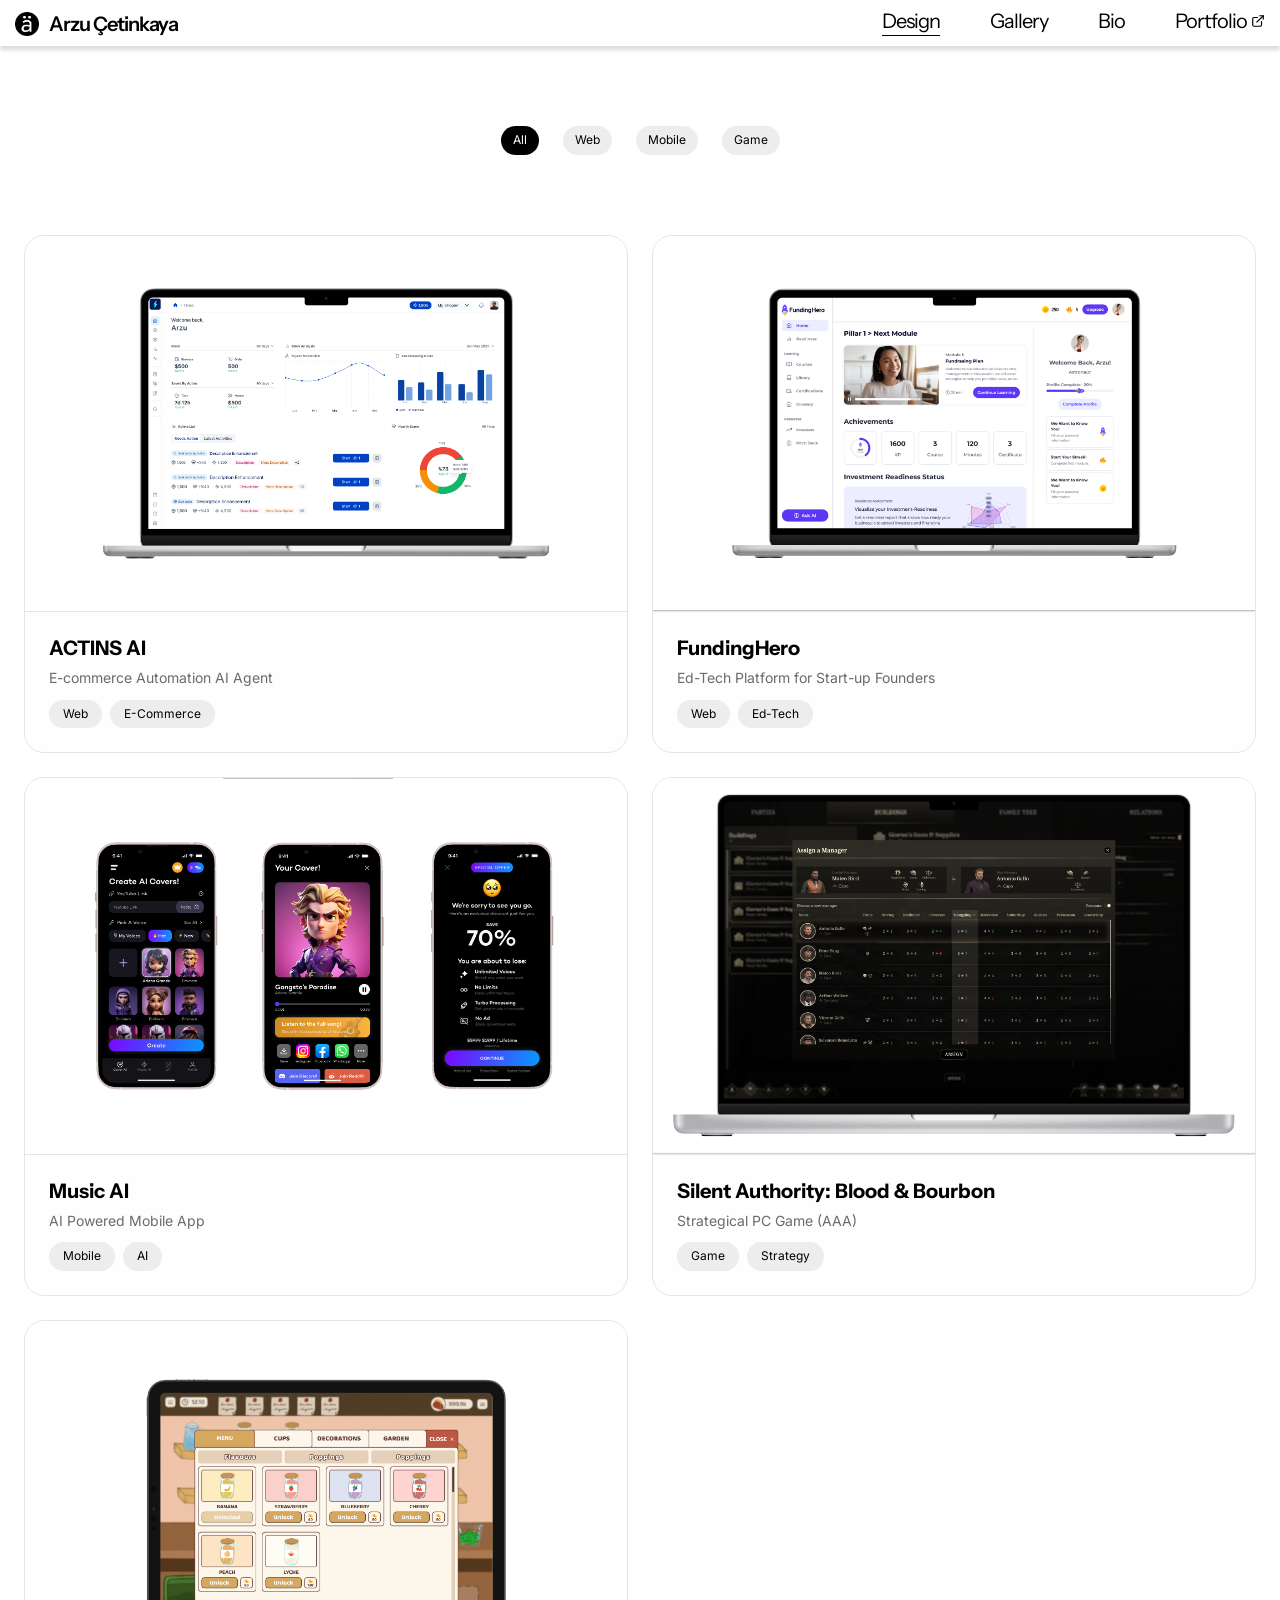
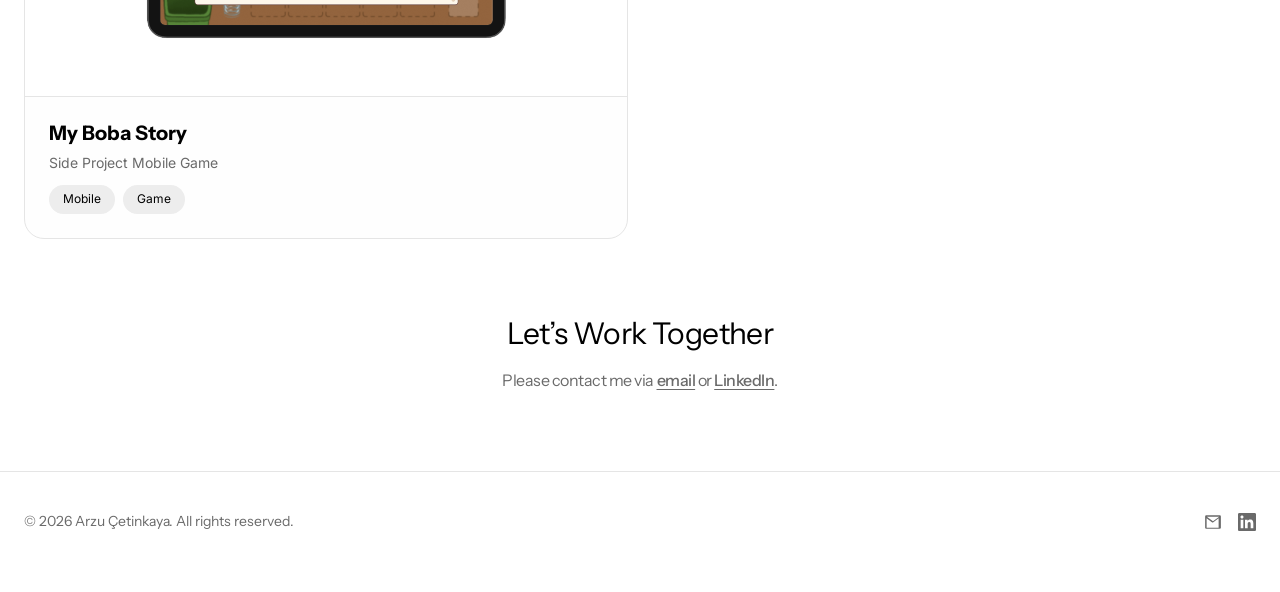
==== index.html @ eb17b32f "Rebuild Portfolio page as a standalone dark one-pager - Recreate portfolio.html as a self-contained " ====
<!DOCTYPE html>
<html lang="en">
<head>
  <meta charset="UTF-8" />
  <meta name="viewport" content="width=device-width, initial-scale=1.0" />
  <title>Arzu Çetinkaya — Design</title>
  <meta name="description" content="Product design portfolio of Arzu Çetinkaya." />
  <link rel="icon" href="assets/logo.png" />
  <link rel="stylesheet" href="styles.css?v=96" />
</head>
<body>
  <header class="site-header" id="site-header">
    <div class="site-header__logo-wrap">
      <button class="logo" type="button" onclick="window.location.href='index.html'">
        <span class="logo__mark"><img src="assets/logo.png" alt="Arzu Çetinkaya logo" /></span>
        <span class="logo__text">Arzu Çetinkaya</span>
      </button>
    </div>

    <button class="nav-toggle" id="nav-toggle" aria-label="Toggle navigation" aria-expanded="false" aria-controls="nav-links">
      <span></span>
      <span></span>
      <span></span>
    </button>

    <div class="site-header__nav-wrap">
      <nav class="nav-links" id="nav-links">
        <div class="nav-link nav-link--active">
          <a href="index.html" aria-current="page">Design</a>
        </div>
        <div class="nav-link">
          <a href="gallery.html">Gallery</a>
        </div>
        <div class="nav-link">
          <a href="about.html">Bio</a>
        </div>
        <div class="nav-link">
          <a href="portfolio.html" target="_blank" rel="noopener">
            Portfolio
            <svg class="nav-link__external" viewBox="0 0 24 24" aria-hidden="true" focusable="false"><path d="M18 13v6a2 2 0 0 1-2 2H5a2 2 0 0 1-2-2V8a2 2 0 0 1 2-2h6"/><path d="M15 3h6v6"/><path d="M10 14L21 3"/></svg>
          </a>
        </div>
      </nav>
    </div>
  </header>

  <div class="page">
    <main class="main">
      <div class="tabs" id="project-tabs">
        <button class="tab is-active" type="button" data-filter="all">All</button>
        <button class="tab" type="button" data-filter="web">Web</button>
        <button class="tab" type="button" data-filter="mobile">Mobile</button>
        <button class="tab" type="button" data-filter="game">Game</button>
      </div>

      <div class="project-covers" id="project-covers">
        <a class="project-card" data-category="web" href="actins-ai.html" aria-label="ACTINS AI project">
          <div class="project-card__preview">
            <img class="project-card__screenshot" src="assets/projects/actins-ai/screen-1.png?v=58c" alt="ACTINS AI dashboard screenshot" />
          </div>
          <div class="project-card__info">
            <p class="project-card__name">ACTINS AI</p>
            <p class="project-card__desc">E-commerce Automation AI Agent</p>
            <div class="project-card__tags">
              <span class="project-card__tag">Web</span>
              <span class="project-card__tag">E-Commerce</span>
            </div>
          </div>
        </a>
        <a class="project-card" data-category="web" href="fundinghero.html" aria-label="FundingHero project">
          <div class="project-card__preview">
            <img class="project-card__screenshot" src="assets/projects/funding-hero/screen-1.png?v=56" alt="FundingHero app screenshot" />
          </div>
          <div class="project-card__info">
            <p class="project-card__name">FundingHero</p>
            <p class="project-card__desc">Ed-Tech Platform for Start-up Founders</p>
            <div class="project-card__tags">
              <span class="project-card__tag">Web</span>
              <span class="project-card__tag">Ed-Tech</span>
            </div>
          </div>
        </a>
        <a class="project-card" data-category="mobile" href="musicai.html" aria-label="Music AI project">
          <div class="project-card__preview">
            <img class="project-card__screenshot" src="assets/projects/music-ai/screen-1.png?v=58b" alt="Music AI app screenshot" />
          </div>
          <div class="project-card__info">
            <p class="project-card__name">Music AI</p>
            <p class="project-card__desc">AI Powered Mobile App</p>
            <div class="project-card__tags">
              <span class="project-card__tag">Mobile</span>
              <span class="project-card__tag">AI</span>
            </div>
          </div>
        </a>
        <a class="project-card" data-category="game" href="silentauthority_bloodandbourbon.html" aria-label="Silent Authority: Blood and Bourbon project">
          <div class="project-card__preview">
            <img class="project-card__screenshot" src="assets/projects/silent-authority/screen-1.png?v=56" alt="Silent Authority: Blood &amp; Bourbon game screenshot" />
          </div>
          <div class="project-card__info">
            <p class="project-card__name">Silent Authority: Blood &amp; Bourbon</p>
            <p class="project-card__desc">Strategical PC Game (AAA)</p>
            <div class="project-card__tags">
              <span class="project-card__tag">Game</span>
              <span class="project-card__tag">Strategy</span>
            </div>
          </div>
        </a>
        <a class="project-card" data-category="game mobile" href="mybobastory.html" aria-label="My Boba Story project">
          <div class="project-card__preview">
            <img class="project-card__screenshot" src="assets/projects/boba-story/screen-1.png?v=56" alt="My Boba Story game screenshot" />
          </div>
          <div class="project-card__info">
            <p class="project-card__name">My Boba Story</p>
            <p class="project-card__desc">Side Project Mobile Game</p>
            <div class="project-card__tags">
              <span class="project-card__tag">Mobile</span>
              <span class="project-card__tag">Game</span>
            </div>
          </div>
        </a>
      </div>

      <section class="work-together">
        <h2>Let&rsquo;s Work Together</h2>
        <p>
          Please contact me via
          <a href="mailto:arzu@cetinkaya.design">email</a>
          or
          <a href="https://www.linkedin.com/in/arzucetinkaya/" target="_blank" rel="noopener">LinkedIn</a>.
        </p>
      </section>
    </main>

    <footer class="site-footer" id="site-footer">
      <p>&copy; <span id="footer-year"></span> Arzu Çetinkaya. All rights reserved.</p>
      <div class="footer-links">
        <a href="mailto:arzu@cetinkaya.design" aria-label="Email">
          <svg viewBox="0 0 24 24" aria-hidden="true" focusable="false"><path d="M1.5 4.5A1.5 1.5 0 0 1 3 3h18a1.5 1.5 0 0 1 1.5 1.5v15a1.5 1.5 0 0 1-1.5 1.5H3A1.5 1.5 0 0 1 1.5 19.5v-15Zm2.3.5 8.2 6.15L20.2 5H3.8ZM19.5 7.14l-7.06 5.3a1.5 1.5 0 0 1-1.88 0L3.5 7.14V19.5h16V7.14Z"/></svg>
        </a>
        <a href="https://www.linkedin.com/in/arzucetinkaya/" target="_blank" rel="noopener" aria-label="LinkedIn">
          <svg viewBox="0 0 24 24" aria-hidden="true" focusable="false"><path d="M20.447 20.452h-3.554v-5.569c0-1.328-.027-3.037-1.852-3.037-1.853 0-2.136 1.445-2.136 2.939v5.667H9.351V9h3.414v1.561h.046c.477-.9 1.637-1.85 3.37-1.85 3.601 0 4.267 2.37 4.267 5.455v6.286zM5.337 7.433c-1.144 0-2.063-.926-2.063-2.065 0-1.138.92-2.063 2.063-2.063 1.14 0 2.064.925 2.064 2.063 0 1.139-.925 2.065-2.064 2.065zm1.782 13.019H3.555V9h3.564v11.452zM22.225 0H1.771C.792 0 0 .774 0 1.729v20.542C0 23.227.792 24 1.771 24h20.451C23.2 24 24 23.227 24 22.271V1.729C24 .774 23.2 0 22.222 0h.003z"/></svg>
        </a>
      </div>
    </footer>
  </div>
  <button id="back-to-top" class="back-to-top" type="button" aria-label="Back to top">
    <svg viewBox="0 0 24 24" aria-hidden="true" focusable="false"><path d="M12 19V5M5 12l7-7 7 7"/></svg>
  </button>


  <script src="script.js?v=96"></script>
</body>
</html>
---- styles.css ----
/* ===== Fonts ===== */
@import url('https://fonts.googleapis.com/css2?family=Instrument+Sans:ital,wght@0,400;0,500;0,600;0,700;1,400&family=Inter:wght@400&display=swap');

/* ===== Design tokens ===== */
:root {
  --color-bg: #ffffff;
  --color-text: #000000;
  --color-text-muted: #6a6a6a;
  --color-border: #e5e5e5;
  --color-tab-bg: #ededed;
  --color-tab-bg-hover: #e0e0e0;
  --color-tab-active-bg: #000000;
  --color-tab-active-bg-hover: #262626;
  --color-tab-active-text: #ffffff;
  --color-card-bg: #fefefe;

  --font-heading: 'Instrument Sans', sans-serif;
  --font-body: 'Instrument Sans', sans-serif;
  --font-ui: 'Inter', sans-serif;

  --nav-height: 46px;
  --content-max-width: 1280px;
  --gutter: 24px;
  --section-gap: 80px;

  --shadow-card: 0 4px 34px 0 rgba(0, 0, 0, 0.14);
  --shadow-card-inset: inset 0 0 24px 0 rgba(0, 0, 0, 0.06);
  --shadow-nav: 0 4px 4px 0 rgba(0, 0, 0, 0.14);

  --cursor-arrow: url("data:image/svg+xml,%3Csvg xmlns='http://www.w3.org/2000/svg' width='30' height='26' viewBox='0 0 781 686' fill='none'%3E%3Cmask id='cm' maskUnits='userSpaceOnUse' x='163' y='37' width='590' height='615'%3E%3Cpath d='M163.117 37L752.55 309.422L419.746 369.587L265.423 651.752L163.117 37Z' fill='%23D9D9D9'/%3E%3C/mask%3E%3Cg mask='url(%23cm)'%3E%3Cpath d='M92.2425 -25.1131L469.303 542.181L948.706 220.836L424.842 -133.532L92.2425 -25.1131Z' fill='url(%23cp0)'/%3E%3Cpath d='M56.0508 -96.9072L583.757 581.447L-49.9622 1127.11L-604.774 484.473L56.0508 -96.9072Z' fill='url(%23cp1)'/%3E%3C/g%3E%3Cdefs%3E%3ClinearGradient id='cp0' x1='519.112' y1='50.4203' x2='322.162' y2='242.411' gradientUnits='userSpaceOnUse'%3E%3Cstop/%3E%3Cstop offset='0.825148' stop-color='%23212121'/%3E%3Cstop offset='0.947757' stop-color='%23272727'/%3E%3C/linearGradient%3E%3ClinearGradient id='cp1' x1='-77.1102' y1='587.388' x2='358.338' y2='238.318' gradientUnits='userSpaceOnUse'%3E%3Cstop stop-color='%231F1F1F'/%3E%3Cstop offset='1'/%3E%3C/linearGradient%3E%3C/defs%3E%3C/svg%3E") 6 1, auto;
}

/* Per-page background override (some project pages use an off-white canvas in Figma) */
body.theme-offwhite {
  --color-bg: #fafafa;
}

/* ===== Reset ===== */
* {
  box-sizing: border-box;
  margin: 0;
  padding: 0;
}

html {
  -webkit-text-size-adjust: 100%;
  overflow-x: clip;
}

body {
  background: var(--color-bg);
  color: var(--color-text);
  font-family: var(--font-body);
  font-variation-settings: 'wdth' 100;
  line-height: 1.4;
  min-height: 100vh;
  cursor: var(--cursor-arrow);
  overflow-x: clip;
}

img {
  display: block;
  max-width: 100%;
}

a {
  color: inherit;
  cursor: var(--cursor-arrow);
}

button {
  font: inherit;
  color: inherit;
  background: none;
  border: none;
  cursor: var(--cursor-arrow);
}

ul {
  list-style: none;
}

/* ===== Layout shell ===== */
.page {
  display: flex;
  flex-direction: column;
  align-items: center;
  width: 100%;
}

.main {
  display: flex;
  flex-direction: column;
  align-items: flex-start;
  gap: var(--section-gap);
  width: 100%;
  max-width: var(--content-max-width);
  padding: var(--section-gap) var(--gutter);
}

/* ===== Site header / nav ===== */
.site-header {
  position: sticky;
  top: 0;
  left: 0;
  right: 0;
  z-index: 100;
  display: flex;
  align-items: center;
  height: var(--nav-height);
  padding: 0 15px;
  background: var(--color-bg);
  box-shadow: var(--shadow-nav);
}

.site-header__logo-wrap {
  display: flex;
  flex: 1 0 0;
  align-items: center;
  height: 100%;
  min-width: 0;
  padding: 12px 20px 10px 0;
}

.logo {
  display: flex;
  align-items: center;
  gap: 10px;
  height: 100%;
}

.logo__mark {
  width: 24px;
  height: 24px;
  flex-shrink: 0;
}

.logo__mark img {
  width: 100%;
  height: 100%;
  object-fit: cover;
}

.logo__text {
  font-family: var(--font-heading);
  font-weight: 600;
  font-size: 20px;
  letter-spacing: -1px;
  line-height: 1;
  color: var(--color-text);
  white-space: nowrap;
}

.site-header__nav-wrap {
  display: flex;
  flex: 1 0 0;
  justify-content: flex-end;
  align-items: flex-start;
  max-width: 615px;
  min-width: 0;
  height: 100%;
}

.nav-links {
  display: flex;
  flex: 1 0 0;
  justify-content: flex-end;
  align-items: flex-end;
  gap: 50px;
  height: 100%;
  min-width: 0;
  padding: 12px 0 10px 20px;
  background: var(--color-bg);
}

.nav-link {
  display: flex;
  align-items: center;
  justify-content: center;
  padding-bottom: 4px;
  border-bottom: 1px solid transparent;
  transition: border-color 0.2s ease;
}

.nav-link:hover {
  border-bottom-color: var(--color-text-muted);
}

.nav-link a {
  display: inline-flex;
  align-items: center;
  gap: 4px;
  font-family: var(--font-heading);
  font-weight: 400;
  font-size: 20px;
  letter-spacing: -1px;
  line-height: 1;
  white-space: nowrap;
  text-decoration: none;
  transition: color 0.2s ease;
}

.nav-link:hover a {
  color: var(--color-text-muted);
}

.nav-link__external {
  width: 14px;
  height: 14px;
  flex-shrink: 0;
  fill: none;
  stroke: currentColor;
  stroke-width: 2;
  stroke-linecap: round;
  stroke-linejoin: round;
}

.nav-link--active,
.nav-link--active:hover {
  border-bottom-color: var(--color-text);
}

.nav-link--active:hover a {
  color: var(--color-text);
}

/* Hamburger toggle (mobile only) */
.nav-toggle {
  display: none;
  flex-direction: column;
  justify-content: center;
  gap: 5px;
  width: 32px;
  height: 32px;
  flex-shrink: 0;
}

.nav-toggle span {
  display: block;
  width: 100%;
  height: 2px;
  background: var(--color-text);
  transition: transform 0.2s ease, opacity 0.2s ease;
}

/* ===== Filter tabs ===== */
.tabs {
  display: flex;
  gap: 24px;
  align-items: center;
  justify-content: center;
  width: 100%;
  flex-wrap: wrap;
}

.tab {
  display: flex;
  align-items: center;
  justify-content: center;
  padding: 6px 12px;
  border-radius: 120px;
  background: var(--color-tab-bg);
  font-family: var(--font-ui);
  font-weight: 400;
  font-size: 12px;
  color: var(--color-text);
  white-space: nowrap;
  cursor: var(--cursor-arrow);
  transition: background-color 0.2s ease;
}

.tab:hover {
  background: var(--color-tab-bg-hover);
}

.tab:focus-visible {
  outline: 2px solid var(--color-text);
  outline-offset: 2px;
}

.tab.is-active {
  background: var(--color-tab-active-bg);
  color: var(--color-tab-active-text);
}

.tab.is-active:hover {
  background: var(--color-tab-active-bg-hover);
}

@media (prefers-reduced-motion: reduce) {
  .tab {
    transition: none;
  }
}

/* ===== Project covers grid ===== */
.project-covers {
  display: flex;
  flex-wrap: wrap;
  gap: 24px;
  width: 100%;
}

.project-card {
  display: flex;
  flex-direction: column;
  flex: 0 1 calc(50% - 12px);
  min-width: 280px;
  border-radius: 20px;
  overflow: hidden;
  border: 1px solid var(--color-border);
  background: var(--color-card-bg);
  text-decoration: none;
  transition: box-shadow 0.25s ease, transform 0.25s ease;
}

.project-card:hover,
.project-card:focus-visible {
  box-shadow: 0 12px 28px 0 rgba(0, 0, 0, 0.12);
  transform: translateY(-3px);
}

.project-card:focus-visible {
  outline: 2px solid var(--color-text);
  outline-offset: 2px;
}

.project-card__preview {
  display: flex;
  align-items: center;
  justify-content: center;
  aspect-ratio: 16 / 10;
  overflow: hidden;
  border-bottom: 1px solid var(--color-border);
  background: #ffffff;
}

.project-card__screenshot {
  width: 100%;
  height: 100%;
  object-fit: cover;
}

.project-card__info {
  display: flex;
  flex-direction: column;
  gap: 8px;
  padding: 24px;
}

.project-card__name {
  font-family: var(--font-heading);
  font-weight: 700;
  font-size: 20px;
  line-height: 1.2;
  color: var(--color-text);
}

.project-card__desc {
  font-family: var(--font-ui);
  font-weight: 400;
  font-size: 14px;
  color: var(--color-text-muted);
}

.project-card__tags {
  display: flex;
  flex-wrap: wrap;
  gap: 8px;
  margin-top: 4px;
}

.project-card__tag {
  display: inline-flex;
  align-items: center;
  padding: 6px 14px;
  border-radius: 120px;
  background: var(--color-tab-bg);
  font-family: var(--font-ui);
  font-weight: 400;
  font-size: 12px;
  color: var(--color-text);
  white-space: nowrap;
}

@media (prefers-reduced-motion: reduce) {
  .project-card {
    transition: none;
  }

  .project-card:hover,
  .project-card:focus-visible {
    transform: none;
  }
}

/* ===== About page ===== */
.main--about {
  max-width: 812px;
  align-items: center;
}

.about-hero {
  display: flex;
  gap: 60px;
  align-items: flex-start;
  justify-content: center;
  width: 100%;
}

.about-photo {
  position: relative;
  flex: 1 0 0;
  min-width: 0;
  aspect-ratio: 1678 / 1888;
  overflow: hidden;
}

.about-photo img {
  position: absolute;
  inset: 0;
  width: 100%;
  height: 100%;
  object-fit: cover;
}

.about-info {
  display: flex;
  flex: 1 0 0;
  flex-direction: column;
  align-items: flex-start;
  gap: 24px;
  min-width: 0;
}

.about-name {
  display: flex;
  flex-direction: column;
  gap: 8px;
  width: 100%;
  font-family: var(--font-heading);
  font-weight: 700;
  color: var(--color-text);
}

.about-name .name {
  font-size: 37px;
  line-height: 1;
}

.about-name .role {
  font-size: 34px;
  line-height: 1.1;
}

.info-block {
  display: flex;
  flex-direction: column;
  gap: 4px;
  width: 100%;
  color: var(--color-text-muted);
}

.info-label {
  font-family: var(--font-heading);
  font-weight: 500;
  font-size: 16px;
  letter-spacing: -0.48px;
  line-height: 1.1;
}

.info-value {
  font-family: var(--font-ui);
  font-weight: 400;
  font-size: 12px;
  line-height: normal;
}

.info-value a {
  text-decoration: underline;
  text-underline-position: from-font;
}

.about-text {
  display: flex;
  flex-direction: column;
  gap: 20px;
  width: 100%;
  max-width: 812px;
}

.about-text h1 {
  font-family: var(--font-heading);
  font-weight: 700;
  font-size: 37px;
  line-height: 1;
  color: var(--color-text);
  text-align: center;
}

.about-text .about-copy p {
  font-family: var(--font-body);
  font-weight: 400;
  font-size: 16px;
  letter-spacing: -0.48px;
  line-height: 1.4;
  color: var(--color-text-muted);
}

.about-text .about-copy p + p {
  margin-top: 21px;
}

.skills-section {
  display: flex;
  flex-direction: column;
  align-items: center;
  gap: 20px;
  width: 100%;
  text-align: center;
}

.skills-section h2 {
  font-family: var(--font-heading);
  font-weight: 700;
  font-size: 37px;
  line-height: 1;
  color: var(--color-text);
}

.skills-list {
  display: flex;
  flex-wrap: wrap;
  justify-content: center;
  gap: 32px 28px;
  max-width: 424px;
}

.skill-item {
  position: relative;
  display: flex;
  align-items: center;
  justify-content: center;
  width: 84px;
}

.skill-icon {
  display: flex;
  align-items: center;
  justify-content: center;
  width: 84px;
  height: 84px;
  transition: transform 0.2s ease;
}

.skill-item:hover .skill-icon,
.skill-item:focus-visible .skill-icon {
  transform: translateY(-3px);
}

.skill-icon img {
  width: 100%;
  height: 100%;
  object-fit: contain;
  filter: drop-shadow(0 6px 10px rgba(0, 0, 0, 0.18));
}

.skill-icon--3d {
  overflow: hidden;
  border-radius: 12px;
}

.skill-icon--3d spline-viewer {
  width: 100%;
  height: 100%;
  display: block;
  pointer-events: none;
}

.skill-item:hover .skill-icon--3d spline-viewer,
.skill-item:focus-visible .skill-icon--3d spline-viewer {
  pointer-events: auto;
}

.skill-tooltip {
  position: absolute;
  bottom: calc(100% + 10px);
  left: 50%;
  transform: translateX(-50%) translateY(4px);
  background: var(--color-text);
  color: var(--color-bg);
  font-family: var(--font-ui);
  font-weight: 500;
  font-size: 12px;
  padding: 5px 10px;
  border-radius: 6px;
  white-space: nowrap;
  opacity: 0;
  pointer-events: none;
  transition: opacity 0.18s ease, transform 0.18s ease;
  z-index: 5;
}

.skill-tooltip::after {
  content: '';
  position: absolute;
  top: 100%;
  left: 50%;
  transform: translateX(-50%);
  border: 5px solid transparent;
  border-top-color: var(--color-text);
}

.skill-item:hover .skill-tooltip,
.skill-item:focus-visible .skill-tooltip {
  opacity: 1;
  transform: translateX(-50%) translateY(0);
}

.photo-stack-section {
  display: flex;
  flex-direction: column;
  align-items: center;
  gap: 12px;
  width: 100%;
  text-align: center;
}

.photo-stack-section h2 {
  font-family: var(--font-heading);
  font-weight: 700;
  font-size: 37px;
  line-height: 1;
  color: var(--color-text);
}

.photo-stack-subtitle {
  font-family: var(--font-body);
  font-weight: 400;
  font-size: 16px;
  letter-spacing: -0.48px;
  line-height: 1.4;
  color: var(--color-text-muted);
  margin-bottom: 16px;
}

.photo-stack {
  position: relative;
  width: 100%;
  max-width: 320px;
  aspect-ratio: 4 / 5;
  touch-action: pan-y;
  outline: none;
}

.photo-stack:focus-visible {
  outline: 2px solid var(--color-text);
  outline-offset: 8px;
  border-radius: 16px;
}

.photo-card {
  position: absolute;
  inset: 0;
  border-radius: 16px;
  overflow: hidden;
  border: 1px solid var(--color-border);
  background: var(--color-card-bg);
  box-shadow: var(--shadow-card);
  user-select: none;
  will-change: transform;
  transition: transform 0.35s cubic-bezier(0.2, 0.8, 0.2, 1), opacity 0.35s ease;
  cursor: grab;
}

.photo-card.is-dragging {
  cursor: grabbing;
  transition: none;
}

.photo-card img {
  width: 100%;
  height: 100%;
  object-fit: cover;
  pointer-events: none;
  -webkit-user-drag: none;
}

.photo-stack-hint {
  font-size: 13px;
  color: var(--color-text-muted);
  margin-top: 4px;
}

@media (prefers-reduced-motion: reduce) {
  .photo-card {
    transition: opacity 0.35s ease;
  }
}

@media (max-width: 640px) {
  .skills-section h2 {
    font-size: 30px;
  }

  .skills-list {
    gap: 24px 16px;
    max-width: 308px;
  }

  .skill-item {
    width: 64px;
  }

  .skill-icon {
    width: 64px;
    height: 64px;
  }

  .photo-stack-section h2 {
    font-size: 30px;
  }

  .photo-stack {
    max-width: 260px;
  }
}

@media (max-width: 640px) {
  .about-hero {
    flex-direction: column;
    align-items: stretch;
  }

  .about-photo {
    flex: 0 1 auto;
    width: 100%;
  }

  .about-info {
    flex: 0 1 auto;
    width: 100%;
  }

  .about-name .name {
    font-size: 30px;
  }

  .about-name .role {
    font-size: 26px;
  }

  .about-text h1 {
    font-size: 30px;
  }
}

/* ===== Gallery page ===== */
.gallery {
  display: flex;
  flex-direction: column;
  gap: 80px;
  width: 100%;
  max-width: 812px;
  align-items: center;
}

.gallery-section {
  display: flex;
  flex-direction: column;
  gap: 48px;
  align-items: flex-start;
  width: 100%;
}

.gallery-intro {
  display: flex;
  flex-direction: column;
  gap: 20px;
  align-items: flex-start;
  width: 100%;
  max-width: 812px;
}

.gallery-intro h2 {
  font-family: var(--font-heading);
  font-weight: 700;
  font-size: 37px;
  line-height: 1;
  color: var(--color-text);
}

.gallery-intro p {
  font-family: var(--font-body);
  font-weight: 400;
  font-size: 16px;
  letter-spacing: -0.48px;
  line-height: 1.4;
  color: var(--color-text-muted);
}

.gallery-row {
  display: flex;
  gap: 48px;
  align-items: flex-start;
  justify-content: center;
  width: 100%;
  max-width: 1280px;
}

.gallery-item {
  display: flex;
  flex: 1 0 0;
  min-width: 0;
  flex-direction: column;
  align-items: flex-start;
  gap: 8px;
}

.gallery-item__image {
  position: relative;
  width: 100%;
  aspect-ratio: 1 / 1;
  overflow: hidden;
}

.gallery-item__image img {
  position: absolute;
  inset: 0;
  width: 100%;
  height: 100%;
  object-fit: cover;
  pointer-events: none;
}

.gallery-item__caption {
  font-family: var(--font-ui);
  font-weight: 400;
  font-size: 10px;
  line-height: normal;
  color: var(--color-text-muted);
  width: 100%;
}

.gallery-item__title {
  font-family: var(--font-heading);
  font-weight: 500;
  font-size: 16px;
  letter-spacing: -0.48px;
  line-height: 1.1;
  color: var(--color-text-muted);
  width: 100%;
}

a.gallery-item__title {
  text-decoration: underline;
  text-underline-position: from-font;
}

@media (max-width: 640px) {
  .gallery-row {
    flex-direction: column;
  }

  .gallery-item {
    flex: 0 1 auto;
    width: 100%;
  }

  .gallery-intro h2 {
    font-size: 30px;
  }
}

/* ===== Project detail page ===== */
.main--project {
  max-width: 806px;
  align-items: center;
  gap: 120px;
  padding: 160px var(--gutter);
}

.project-heading {
  width: 100%;
  font-family: var(--font-heading);
  font-weight: 700;
  font-size: 64px;
  line-height: 1;
  color: var(--color-text);
  text-align: center;
}

.overview {
  display: flex;
  flex-direction: column;
  gap: 60px;
  align-items: flex-start;
  width: 100%;
}

.overview-intro {
  display: flex;
  gap: 24px;
  align-items: flex-start;
  width: 100%;
}

.overview-intro__image {
  position: relative;
  flex: 1 0 0;
  min-width: 0;
  aspect-ratio: 1 / 1;
  overflow: hidden;
}

.overview-intro__image img {
  position: absolute;
  inset: 0;
  width: 100%;
  height: 100%;
  object-fit: cover;
}

.overview-intro__image--zoomed img {
  inset: auto;
  top: -7.11%;
  left: -7.11%;
  width: 114.22%;
  height: 114.22%;
  max-width: none;
}

.overview-intro__text {
  display: flex;
  flex: 1 0 0;
  min-width: 0;
  flex-direction: column;
  gap: 12px;
  align-items: flex-start;
}

.overview-intro__text h1 {
  width: 100%;
  font-family: var(--font-heading);
  font-weight: 700;
  font-size: 37px;
  line-height: 1;
  color: var(--color-text);
}

.overview-intro__text h2 {
  width: 100%;
  font-family: var(--font-heading);
  font-weight: 700;
  font-size: 24px;
  line-height: 1;
  color: var(--color-text);
}

.overview-intro__text p {
  width: 100%;
  font-family: var(--font-body);
  font-weight: 400;
  font-size: 16px;
  letter-spacing: -0.48px;
  line-height: 1.4;
  color: var(--color-text-muted);
}

.detail-row {
  display: flex;
  gap: 24px;
  align-items: flex-start;
  justify-content: center;
  width: 100%;
}

.detail-row--wide-gap {
  gap: 48px;
}

.detail-row--baseline {
  align-items: baseline;
}

.detail-row__label {
  flex: 1 0 0;
  min-width: 0;
  font-family: var(--font-heading);
  font-weight: 400;
  font-size: 30px;
  letter-spacing: -0.6px;
  line-height: 1;
  color: var(--color-text);
  text-align: right;
}

.detail-row__content {
  display: flex;
  flex: 1 0 0;
  min-width: 0;
  flex-direction: column;
  gap: 12px;
  align-items: flex-start;
  font-size: 16px;
  letter-spacing: -0.48px;
  line-height: 1.4;
  color: var(--color-text-muted);
}

.detail-row__content--paragraphs {
  gap: 24px;
}

.pharagraph {
  display: flex;
  flex-direction: column;
  gap: 6px;
  align-items: flex-start;
  width: 100%;
}

.pharagraph__title {
  width: 100%;
  font-family: var(--font-heading);
  font-weight: 600;
  line-height: 1;
}

.pharagraph__body {
  width: 100%;
  font-weight: 400;
  line-height: 1.4;
}

.pharagraph a,
.detail-row__content a {
  font-weight: 500;
  text-decoration: underline;
  text-underline-position: from-font;
}

.showcase-video {
  display: flex;
  flex-direction: column;
  gap: 12px;
  align-items: flex-start;
  width: 100%;
}

.showcase-video__frame {
  width: 100%;
  border: 1px solid var(--color-border);
  background: #000;
  line-height: 0;
}

.showcase-video__frame video {
  width: 100%;
  height: auto;
  display: block;
}

.showcase-video__caption {
  width: 100%;
  font-size: 16px;
  letter-spacing: -0.48px;
  line-height: 1.4;
  color: var(--color-text-muted);
}

.design-approach {
  display: flex;
  flex-direction: column;
  gap: 60px;
  align-items: center;
  width: 100%;
}

.design-approach__image {
  position: relative;
  width: 100%;
  overflow: hidden;
}

.design-approach__image img,
.design-approach__image video {
  width: 100%;
  height: 100%;
  object-fit: cover;
  display: block;
}

.design-approach__image--data-vis {
  aspect-ratio: 1708 / 1312;
}

.design-approach__image--flat {
  aspect-ratio: 2560 / 1664;
  border: 0.5px solid #d3d3d3;
  border-radius: 6px;
}

.design-approach__image--icons {
  aspect-ratio: 3180 / 2684;
}

.design-approach__image--palette {
  aspect-ratio: 1328 / 420;
}

.design-approach__image--colour-scheme {
  aspect-ratio: 2041 / 1270;
}

.design-approach__image--typography {
  aspect-ratio: 4096 / 2057;
}

.design-approach__image--gamification {
  aspect-ratio: 1300 / 728;
}

.design-approach__image--colors {
  aspect-ratio: 3600 / 1688;
}

.design-approach__image--screens {
  aspect-ratio: 2740 / 1932;
}

.design-approach__image--animation {
  aspect-ratio: 1 / 1;
}

.design-approach--tight {
  gap: 40px;
}

.design-approach__image--mindmap {
  aspect-ratio: 4096 / 3224;
}

.design-approach__image--sketch {
  aspect-ratio: 4096 / 2841;
}

.design-approach__image--mechanics {
  aspect-ratio: 4096 / 2950;
}

.design-approach__image--art-1 {
  aspect-ratio: 4096 / 2052;
}

.design-approach__image--art-2 {
  aspect-ratio: 4096 / 1639;
}

.design-approach__image--art-3 {
  aspect-ratio: 4096 / 1780;
}

.design-approach__image--boba-screen {
  aspect-ratio: 2368 / 1668;
}

.design-approach__image--game-screen {
  aspect-ratio: 1920 / 1080;
}

.screens {
  display: flex;
  flex-direction: column;
  gap: 48px;
  align-items: flex-start;
  width: 100%;
}

.screens__item {
  position: relative;
  width: 100%;
  aspect-ratio: 699 / 446;
  border: 0.5px solid #d3d3d3;
  border-radius: 6px;
  overflow: hidden;
}

.screens__item--wide {
  aspect-ratio: 2560 / 1665;
  border-radius: 8px;
}

.screens__item img {
  width: 100%;
  height: 100%;
  object-fit: cover;
  display: block;
}

.screens__item--video {
  aspect-ratio: auto;
  border: none;
}

.screens__item--video video {
  width: 100%;
  height: auto;
  display: block;
  pointer-events: none;
}

@media (min-width: 901px) {
  .screens__item--video {
    width: 100vw;
    margin-left: calc(50% - 50vw);
    margin-right: calc(50% - 50vw);
  }

  .screens__video-inner {
    max-width: min(90vw, 1200px);
    margin: 0 auto;
  }
}

@media (max-width: 640px) {
  .main--project {
    padding: 80px var(--gutter);
    gap: 72px;
  }

  .project-heading {
    font-size: 40px;
  }

  .overview-intro,
  .detail-row {
    flex-direction: column;
    gap: 16px;
  }

  .detail-row__label {
    flex: 0 1 auto;
    width: 100%;
    text-align: left;
  }

  .overview-intro__image,
  .overview-intro__text,
  .detail-row__content {
    flex: 0 1 auto;
    width: 100%;
  }
}

/* ===== Portfolio page: Selected Works ===== */
.main--portfolio {
  padding-left: 0;
  padding-right: 0;
  max-width: none;
}

.portfolio-bio {
  display: flex;
  flex-direction: column;
  align-items: center;
  gap: 80px;
  width: 100%;
  max-width: 812px;
  margin: 0 auto;
  padding: 100px var(--gutter) 0;
}

.selected-work {
  display: flex;
  flex-direction: column;
  gap: 100px;
  width: 100%;
  padding: 100px;
  background: #353535;
}

.selected-work__title {
  font-family: var(--font-ui);
  font-weight: 700;
  font-size: 36px;
  letter-spacing: 1.8px;
  color: #cecece;
}

.selected-work__meta {
  display: flex;
  flex-wrap: wrap;
  gap: 200px;
  width: 100%;
}

.selected-work__col {
  display: flex;
  flex-direction: column;
  gap: 40px;
}

.selected-work__col--flex {
  flex: 1 1 320px;
  flex-direction: column;
  gap: 16px;
}

.selected-work__field {
  display: flex;
  flex-direction: column;
  gap: 16px;
  min-width: 160px;
}

.selected-work__label {
  font-family: var(--font-ui);
  font-weight: 700;
  font-size: 16px;
  letter-spacing: 1px;
  color: #cecece;
}

.selected-work__value {
  font-family: var(--font-ui);
  font-weight: 400;
  font-size: 16px;
  letter-spacing: 1px;
  color: #a3a3a3;
}

.selected-work__summary {
  font-family: var(--font-ui);
  font-weight: 400;
  font-size: 16px;
  letter-spacing: 1px;
  line-height: normal;
  color: #a3a3a3;
}

.selected-work__media {
  display: flex;
  flex-direction: column;
  gap: 100px;
  width: 100%;
  padding: 100px;
}

.selected-work__image {
  width: 100%;
  display: block;
  object-fit: cover;
}

.selected-work__video--phone {
  width: clamp(300px, 45vw, 900px);
  margin: 0 auto;
}

.selected-work__video--laptop {
  width: clamp(600px, 68vw, 1400px);
  max-width: 100%;
  margin: 0 auto;
}

.actins-demo-video {
  pointer-events: none;
}

@media (max-width: 900px) {
  .selected-work,
  .selected-work__media {
    padding: 48px 24px;
  }

  .selected-work__meta {
    flex-direction: column;
    gap: 32px;
  }

  .selected-work__col {
    flex-direction: column;
    gap: 24px;
  }
}

@media (max-width: 640px) {
  .selected-work,
  .selected-work__media {
    padding: 32px 16px;
    gap: 48px;
  }

  .selected-work__title {
    font-size: 28px;
  }
}

/* ===== Let's Work Together ===== */
.work-together {
  display: flex;
  flex-direction: column;
  align-items: center;
  gap: 20px;
  width: 100%;
  text-align: center;
}

.work-together h2 {
  font-family: var(--font-body);
  font-weight: 400;
  font-size: 30px;
  letter-spacing: -0.6px;
  line-height: 1;
  color: var(--color-text);
}

.work-together p {
  font-size: 16px;
  letter-spacing: -0.48px;
  line-height: 1.4;
  color: var(--color-text-muted);
}

.work-together a {
  font-weight: 500;
  text-decoration: underline;
  text-underline-position: from-font;
}

/* ===== Footer ===== */
.site-footer {
  width: 100%;
  max-width: var(--content-max-width);
  padding: 40px var(--gutter) 60px;
  display: flex;
  align-items: center;
  justify-content: space-between;
  gap: 24px;
  flex-wrap: wrap;
  border-top: 1px solid var(--color-border);
}

.site-footer p {
  font-size: 14px;
  color: var(--color-text-muted);
}

.footer-links {
  display: flex;
  align-items: center;
  gap: 16px;
}

.footer-links a {
  display: inline-flex;
  align-items: center;
  justify-content: center;
  color: var(--color-text-muted);
  transition: color 0.2s ease;
}

.footer-links a svg {
  width: 18px;
  height: 18px;
  fill: currentColor;
  display: block;
}

.footer-links a:hover {
  color: var(--color-text);
}

/* ===== Back to top button ===== */
.back-to-top {
  position: fixed;
  right: 24px;
  bottom: 24px;
  width: 44px;
  height: 44px;
  display: flex;
  align-items: center;
  justify-content: center;
  border-radius: 50%;
  background: var(--color-bg);
  color: var(--color-text);
  border: 1.5px solid var(--color-text);
  box-shadow: 0 4px 14px 0 rgba(0, 0, 0, 0.15);
  opacity: 0;
  transform: translateY(8px);
  pointer-events: none;
  transition: opacity 0.25s ease, transform 0.25s ease, background-color 0.2s ease, color 0.2s ease;
  z-index: 60;
}

.back-to-top.is-visible {
  opacity: 1;
  transform: translateY(0);
  pointer-events: auto;
}

.back-to-top.is-docked {
  position: absolute;
  bottom: auto;
}

.back-to-top:hover {
  background: var(--color-text);
  color: var(--color-bg);
}

.back-to-top:focus-visible {
  outline: 2px solid var(--color-text);
  outline-offset: 3px;
}

.back-to-top svg {
  width: 20px;
  height: 20px;
  fill: none;
  stroke: currentColor;
  stroke-width: 2;
  stroke-linecap: round;
  stroke-linejoin: round;
}

@media (prefers-reduced-motion: reduce) {
  .back-to-top {
    transition: opacity 0.25s ease;
  }
}

@media (max-width: 640px) {
  .back-to-top {
    right: 16px;
    bottom: 16px;
    width: 40px;
    height: 40px;
  }
}

/* ===== Responsive ===== */
@media (max-width: 900px) {
  .project-card {
    flex-basis: 100%;
    width: 100%;
  }
}

@media (max-width: 640px) {
  :root {
    --section-gap: 48px;
  }

  .site-header {
    padding: 0 16px;
  }

  .site-header__nav-wrap {
    position: fixed;
    top: var(--nav-height);
    left: 0;
    right: 0;
    max-width: none;
    height: auto;
    background: var(--color-bg);
    box-shadow: var(--shadow-nav);
    transform: translateY(-8px);
    opacity: 0;
    pointer-events: none;
    transition: opacity 0.2s ease, transform 0.2s ease;
  }

  .site-header.is-open .site-header__nav-wrap {
    transform: translateY(0);
    opacity: 1;
    pointer-events: auto;
  }

  .nav-links {
    flex-direction: column;
    align-items: flex-start;
    gap: 16px;
    padding: 20px 16px;
  }

  .nav-link a {
    font-size: 18px;
  }

  .nav-toggle {
    display: flex;
  }

  .site-header.is-open .nav-toggle span:nth-child(1) {
    transform: translateY(7px) rotate(45deg);
  }

  .site-header.is-open .nav-toggle span:nth-child(2) {
    opacity: 0;
  }

  .site-header.is-open .nav-toggle span:nth-child(3) {
    transform: translateY(-7px) rotate(-45deg);
  }

  .tabs {
    justify-content: flex-start;
  }

  .work-together h2 {
    font-size: 24px;
  }

  .site-footer {
    flex-direction: column;
    align-items: flex-start;
  }
}
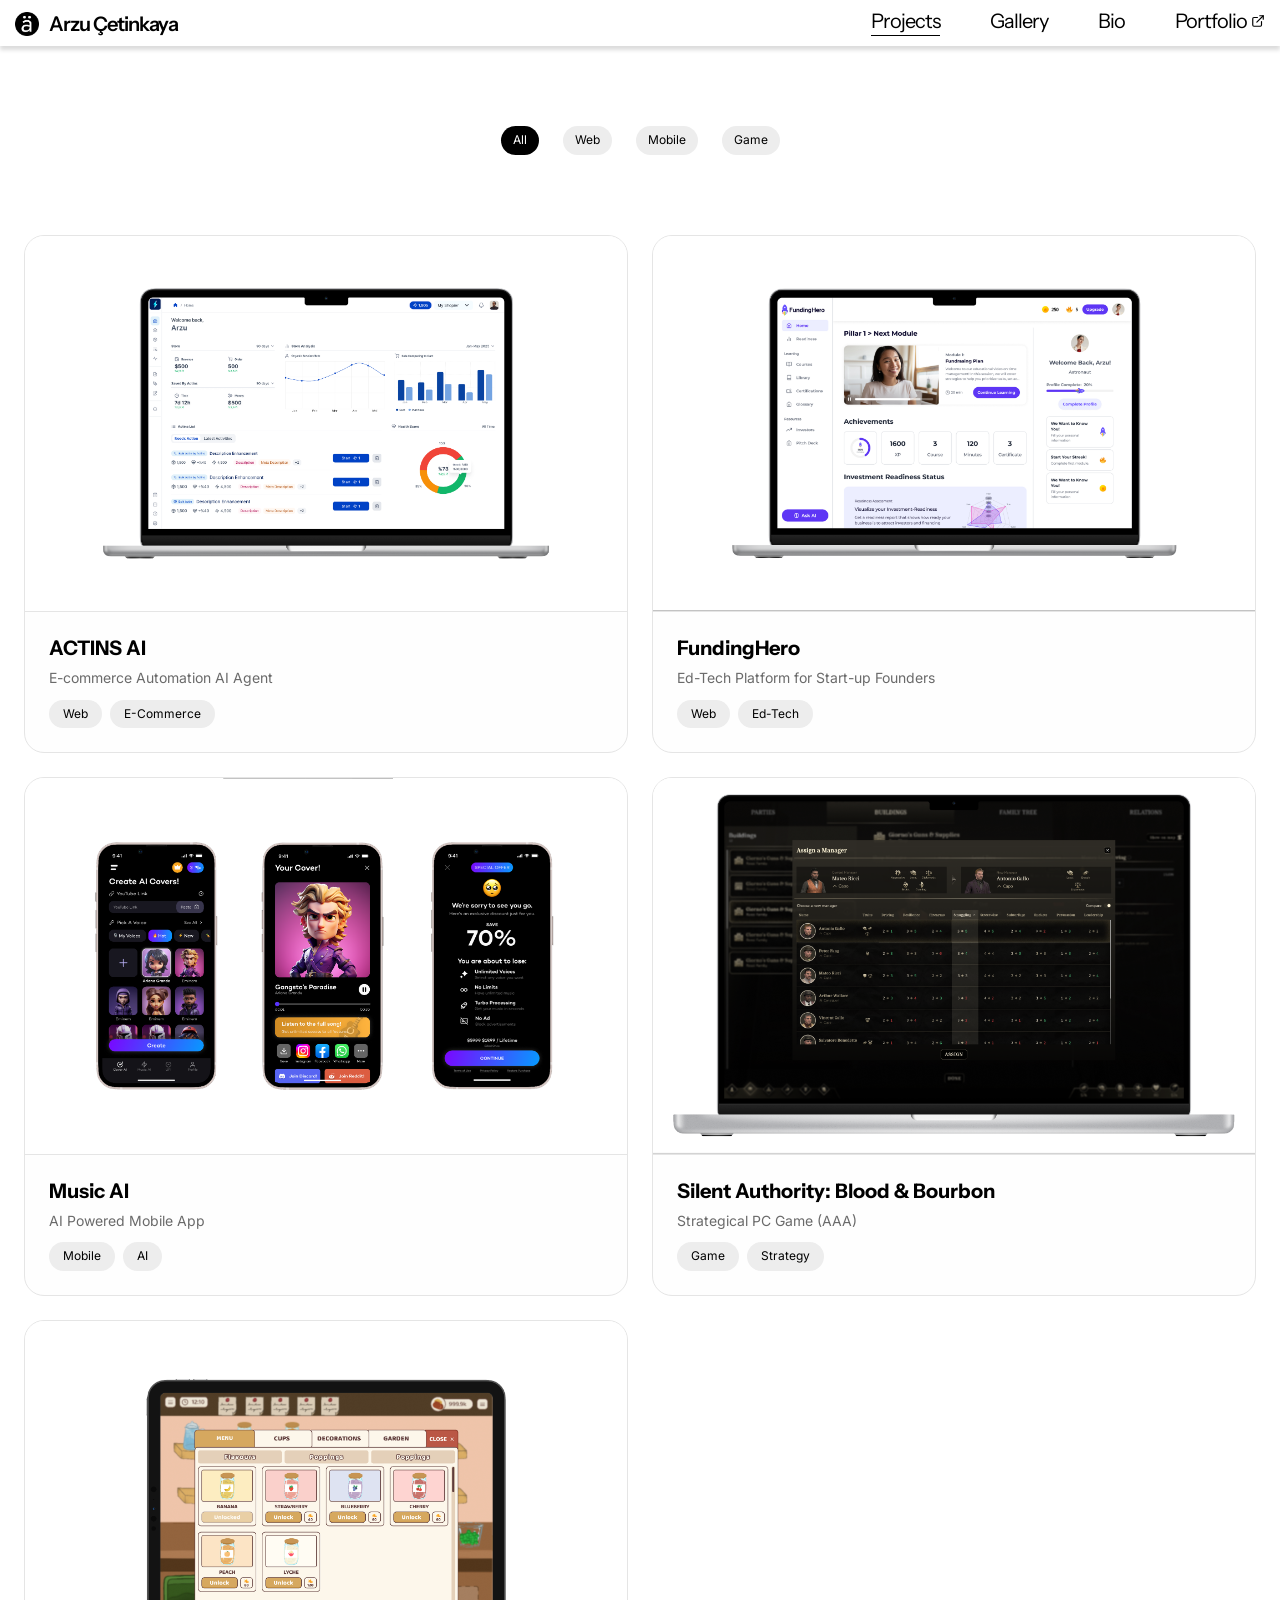
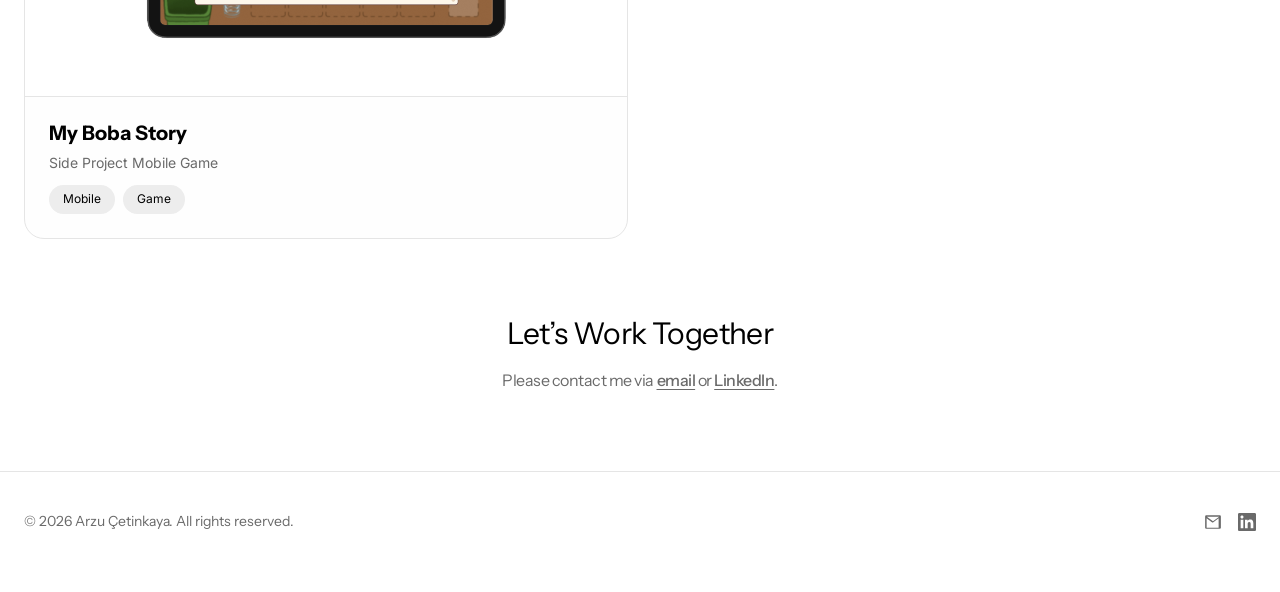
==== commit bb5866a3: "Rename 'Design' nav link to 'Projects' Co-Authored-By: Claude Sonnet 5 <noreply@anthropic.com>" ====
--- a/index.html
+++ b/index.html
@@ -6,7 +6,7 @@
   <title>Arzu Çetinkaya — Design</title>
   <meta name="description" content="Product design portfolio of Arzu Çetinkaya." />
   <link rel="icon" href="assets/logo.png" />
-  <link rel="stylesheet" href="styles.css?v=96" />
+  <link rel="stylesheet" href="styles.css?v=100" />
 </head>
 <body>
   <header class="site-header" id="site-header">
@@ -26,7 +26,7 @@
     <div class="site-header__nav-wrap">
       <nav class="nav-links" id="nav-links">
         <div class="nav-link nav-link--active">
-          <a href="index.html" aria-current="page">Design</a>
+          <a href="index.html" aria-current="page">Projects</a>
         </div>
         <div class="nav-link">
           <a href="gallery.html">Gallery</a>
@@ -149,6 +149,6 @@
   </button>
 
 
-  <script src="script.js?v=96"></script>
+  <script src="script.js?v=100"></script>
 </body>
 </html>
--- a/styles.css
+++ b/styles.css
@@ -1364,7 +1364,7 @@
   margin: 0 auto;
 }
 
-.actins-demo-video {
+.no-interact-video {
   pointer-events: none;
 }
 
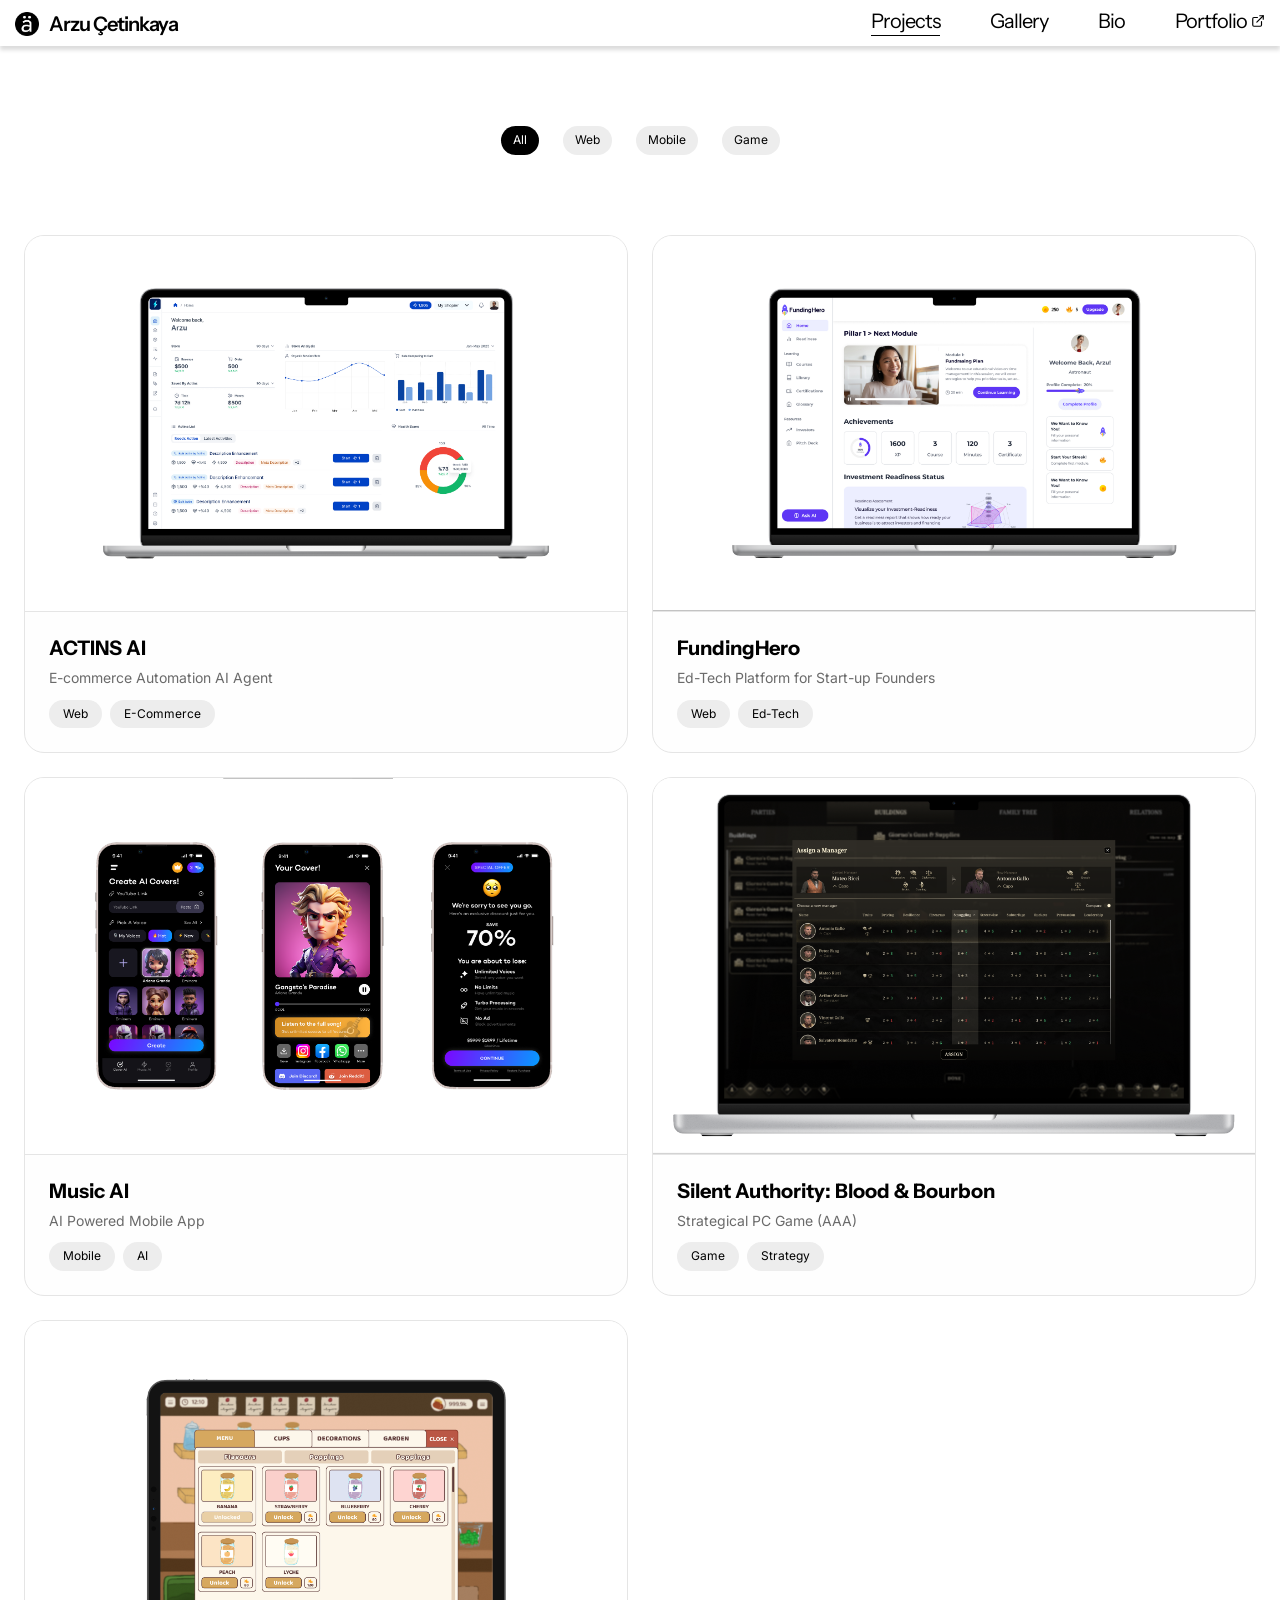
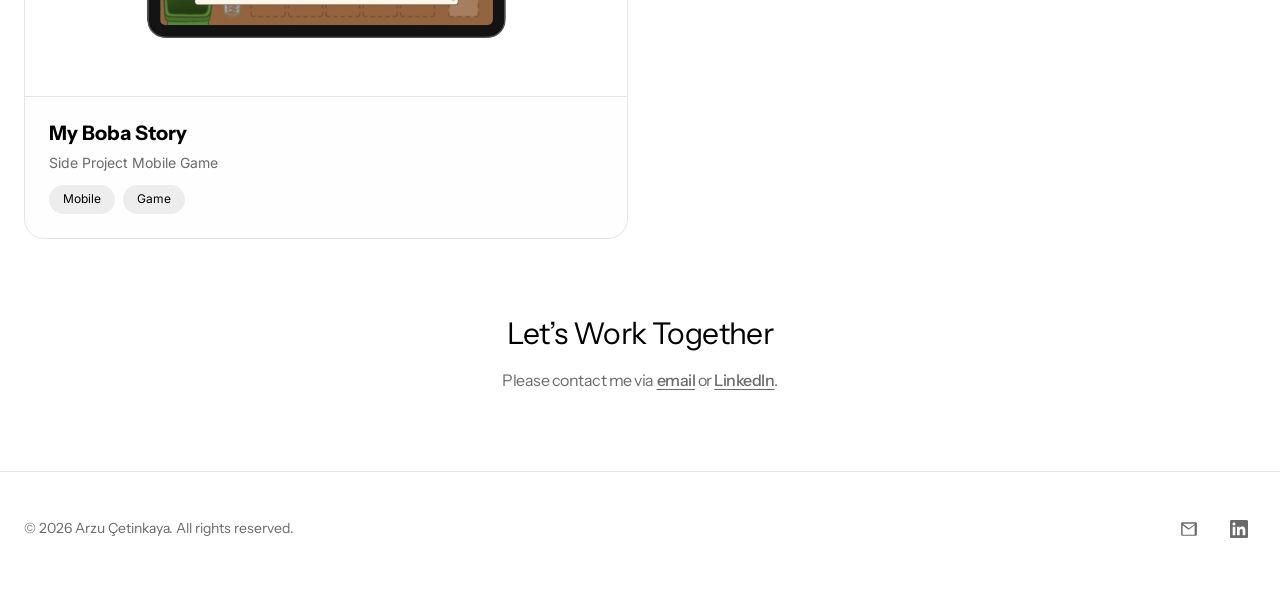
==== commit d2ee294d: "Rework portfolio bottom section, rename CV, and add terracotta hover states - Replace portfolio.html" ====
--- a/index.html
+++ b/index.html
@@ -6,7 +6,7 @@
   <title>Arzu Çetinkaya — Design</title>
   <meta name="description" content="Product design portfolio of Arzu Çetinkaya." />
   <link rel="icon" href="assets/logo.png" />
-  <link rel="stylesheet" href="styles.css?v=100" />
+  <link rel="stylesheet" href="styles.css?v=111" />
 </head>
 <body>
   <header class="site-header" id="site-header">
@@ -149,6 +149,6 @@
   </button>
 
 
-  <script src="script.js?v=100"></script>
+  <script src="script.js?v=103"></script>
 </body>
 </html>
--- a/styles.css
+++ b/styles.css
@@ -7,6 +7,8 @@
   --color-text: #000000;
   --color-text-muted: #6a6a6a;
   --color-border: #e5e5e5;
+  --color-accent: #e2532b;
+  --color-accent-strong: #c8431f;
   --color-tab-bg: #ededed;
   --color-tab-bg-hover: #e0e0e0;
   --color-tab-active-bg: #000000;
@@ -149,6 +151,11 @@
   line-height: 1;
   color: var(--color-text);
   white-space: nowrap;
+  transition: color 0.2s ease;
+}
+
+.logo:hover .logo__text {
+  color: var(--color-accent);
 }
 
 .site-header__nav-wrap {
@@ -183,7 +190,7 @@
 }
 
 .nav-link:hover {
-  border-bottom-color: var(--color-text-muted);
+  border-bottom-color: var(--color-accent);
 }
 
 .nav-link a {
@@ -201,7 +208,7 @@
 }
 
 .nav-link:hover a {
-  color: var(--color-text-muted);
+  color: var(--color-accent);
 }
 
 .nav-link__external {
@@ -448,9 +455,18 @@
   line-height: 1;
 }
 
+.about-name .location {
+  font-family: var(--font-ui);
+  font-weight: 400;
+  font-size: 14px;
+  letter-spacing: -0.3px;
+  color: var(--color-text-muted);
+}
+
 .about-name .role {
-  font-size: 34px;
-  line-height: 1.1;
+  font-size: 20px;
+  font-weight: 500;
+  line-height: 1.3;
 }
 
 .info-block {
@@ -479,6 +495,11 @@
 .info-value a {
   text-decoration: underline;
   text-underline-position: from-font;
+  transition: color 0.2s ease;
+}
+
+.info-value a:hover {
+  color: var(--color-accent);
 }
 
 .about-text {
@@ -747,7 +768,7 @@
   }
 
   .about-name .role {
-    font-size: 26px;
+    font-size: 18px;
   }
 
   .about-text h1 {
@@ -1427,6 +1448,11 @@
   font-weight: 500;
   text-decoration: underline;
   text-underline-position: from-font;
+  transition: color 0.2s ease;
+}
+
+.work-together a:hover {
+  color: var(--color-accent);
 }
 
 /* ===== Footer ===== */
@@ -1457,8 +1483,11 @@
   display: inline-flex;
   align-items: center;
   justify-content: center;
+  width: 34px;
+  height: 34px;
+  border-radius: 50%;
   color: var(--color-text-muted);
-  transition: color 0.2s ease;
+  transition: color 0.2s ease, background-color 0.2s ease;
 }
 
 .footer-links a svg {
@@ -1469,7 +1498,8 @@
 }
 
 .footer-links a:hover {
-  color: var(--color-text);
+  color: var(--color-bg);
+  background: var(--color-accent);
 }
 
 /* ===== Back to top button ===== */
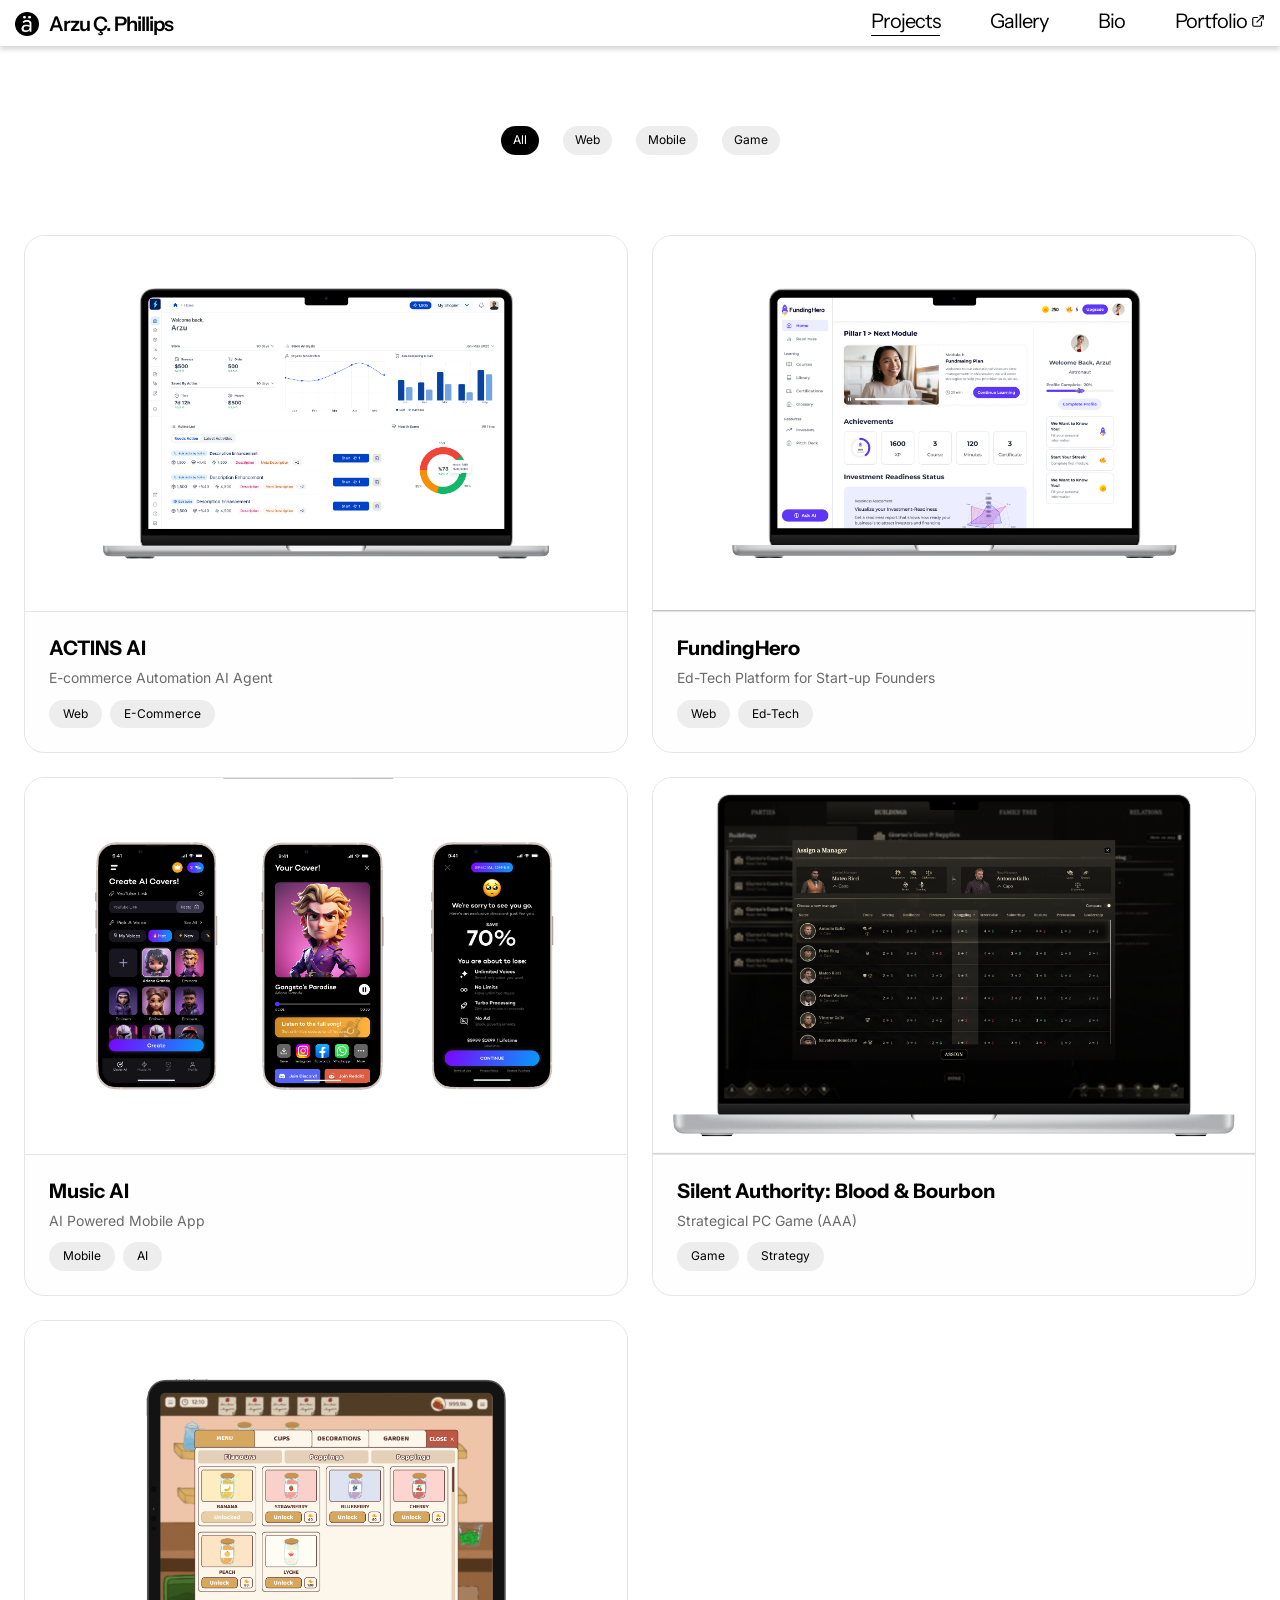
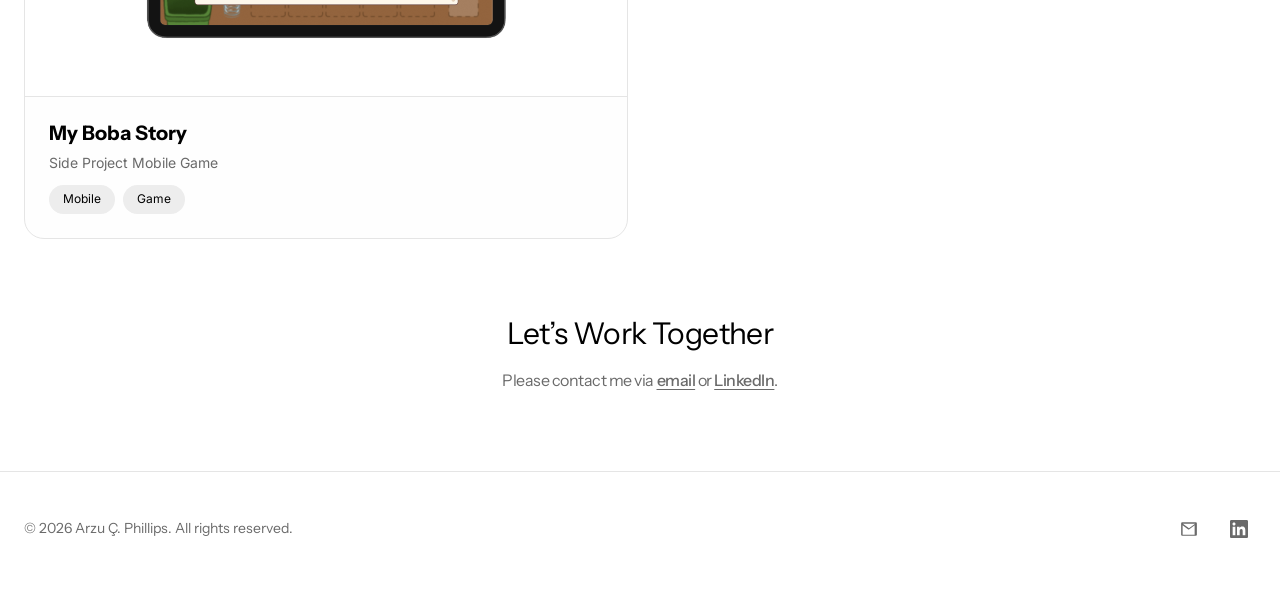
==== commit abc033d3: "Update display name to Arzu Ç. Phillips and update LinkedIn link - Replace "Arzu Çetinkaya" with "Ar" ====
--- a/index.html
+++ b/index.html
@@ -3,17 +3,34 @@
 <head>
   <meta charset="UTF-8" />
   <meta name="viewport" content="width=device-width, initial-scale=1.0" />
-  <title>Arzu Çetinkaya — Design</title>
-  <meta name="description" content="Product design portfolio of Arzu Çetinkaya." />
+  <title>Arzu Ç. Phillips — Design</title>
+  <meta name="description" content="Product design portfolio of Arzu Ç. Phillips." />
   <link rel="icon" href="assets/logo.png" />
+
+  <meta property="og:type" content="website" />
+  <meta property="og:url" content="https://cetinkaya.design/" />
+  <meta property="og:title" content="Arzu Ç. Phillips — Product Designer" />
+  <meta property="og:description" content="Product design portfolio of Arzu Ç. Phillips — Product Designer &amp; Game UX/UI Designer." />
+  <meta property="og:image" content="https://cetinkaya.design/assets/og-image.png" />
+  <meta property="og:image:width" content="1200" />
+  <meta property="og:image:height" content="630" />
+  <meta property="og:image" content="https://cetinkaya.design/assets/og-image-square.png" />
+  <meta property="og:image:width" content="1200" />
+  <meta property="og:image:height" content="1200" />
+
+  <meta name="twitter:card" content="summary_large_image" />
+  <meta name="twitter:title" content="Arzu Ç. Phillips — Product Designer" />
+  <meta name="twitter:description" content="Product design portfolio of Arzu Ç. Phillips — Product Designer &amp; Game UX/UI Designer." />
+  <meta name="twitter:image" content="https://cetinkaya.design/assets/og-image.png" />
+
   <link rel="stylesheet" href="styles.css?v=111" />
 </head>
 <body>
   <header class="site-header" id="site-header">
     <div class="site-header__logo-wrap">
       <button class="logo" type="button" onclick="window.location.href='index.html'">
-        <span class="logo__mark"><img src="assets/logo.png" alt="Arzu Çetinkaya logo" /></span>
-        <span class="logo__text">Arzu Çetinkaya</span>
+        <span class="logo__mark"><img src="assets/logo.png" alt="Arzu Ç. Phillips logo" /></span>
+        <span class="logo__text">Arzu Ç. Phillips</span>
       </button>
     </div>
 
@@ -127,18 +144,18 @@
           Please contact me via
           <a href="mailto:arzu@cetinkaya.design">email</a>
           or
-          <a href="https://www.linkedin.com/in/arzucetinkaya/" target="_blank" rel="noopener">LinkedIn</a>.
+          <a href="https://www.linkedin.com/in/arzucphillips/?isSelfProfile=true" target="_blank" rel="noopener">LinkedIn</a>.
         </p>
       </section>
     </main>
 
     <footer class="site-footer" id="site-footer">
-      <p>&copy; <span id="footer-year"></span> Arzu Çetinkaya. All rights reserved.</p>
+      <p>&copy; <span id="footer-year"></span> Arzu Ç. Phillips. All rights reserved.</p>
       <div class="footer-links">
         <a href="mailto:arzu@cetinkaya.design" aria-label="Email">
           <svg viewBox="0 0 24 24" aria-hidden="true" focusable="false"><path d="M1.5 4.5A1.5 1.5 0 0 1 3 3h18a1.5 1.5 0 0 1 1.5 1.5v15a1.5 1.5 0 0 1-1.5 1.5H3A1.5 1.5 0 0 1 1.5 19.5v-15Zm2.3.5 8.2 6.15L20.2 5H3.8ZM19.5 7.14l-7.06 5.3a1.5 1.5 0 0 1-1.88 0L3.5 7.14V19.5h16V7.14Z"/></svg>
         </a>
-        <a href="https://www.linkedin.com/in/arzucetinkaya/" target="_blank" rel="noopener" aria-label="LinkedIn">
+        <a href="https://www.linkedin.com/in/arzucphillips/?isSelfProfile=true" target="_blank" rel="noopener" aria-label="LinkedIn">
           <svg viewBox="0 0 24 24" aria-hidden="true" focusable="false"><path d="M20.447 20.452h-3.554v-5.569c0-1.328-.027-3.037-1.852-3.037-1.853 0-2.136 1.445-2.136 2.939v5.667H9.351V9h3.414v1.561h.046c.477-.9 1.637-1.85 3.37-1.85 3.601 0 4.267 2.37 4.267 5.455v6.286zM5.337 7.433c-1.144 0-2.063-.926-2.063-2.065 0-1.138.92-2.063 2.063-2.063 1.14 0 2.064.925 2.064 2.063 0 1.139-.925 2.065-2.064 2.065zm1.782 13.019H3.555V9h3.564v11.452zM22.225 0H1.771C.792 0 0 .774 0 1.729v20.542C0 23.227.792 24 1.771 24h20.451C23.2 24 24 23.227 24 22.271V1.729C24 .774 23.2 0 22.222 0h.003z"/></svg>
         </a>
       </div>
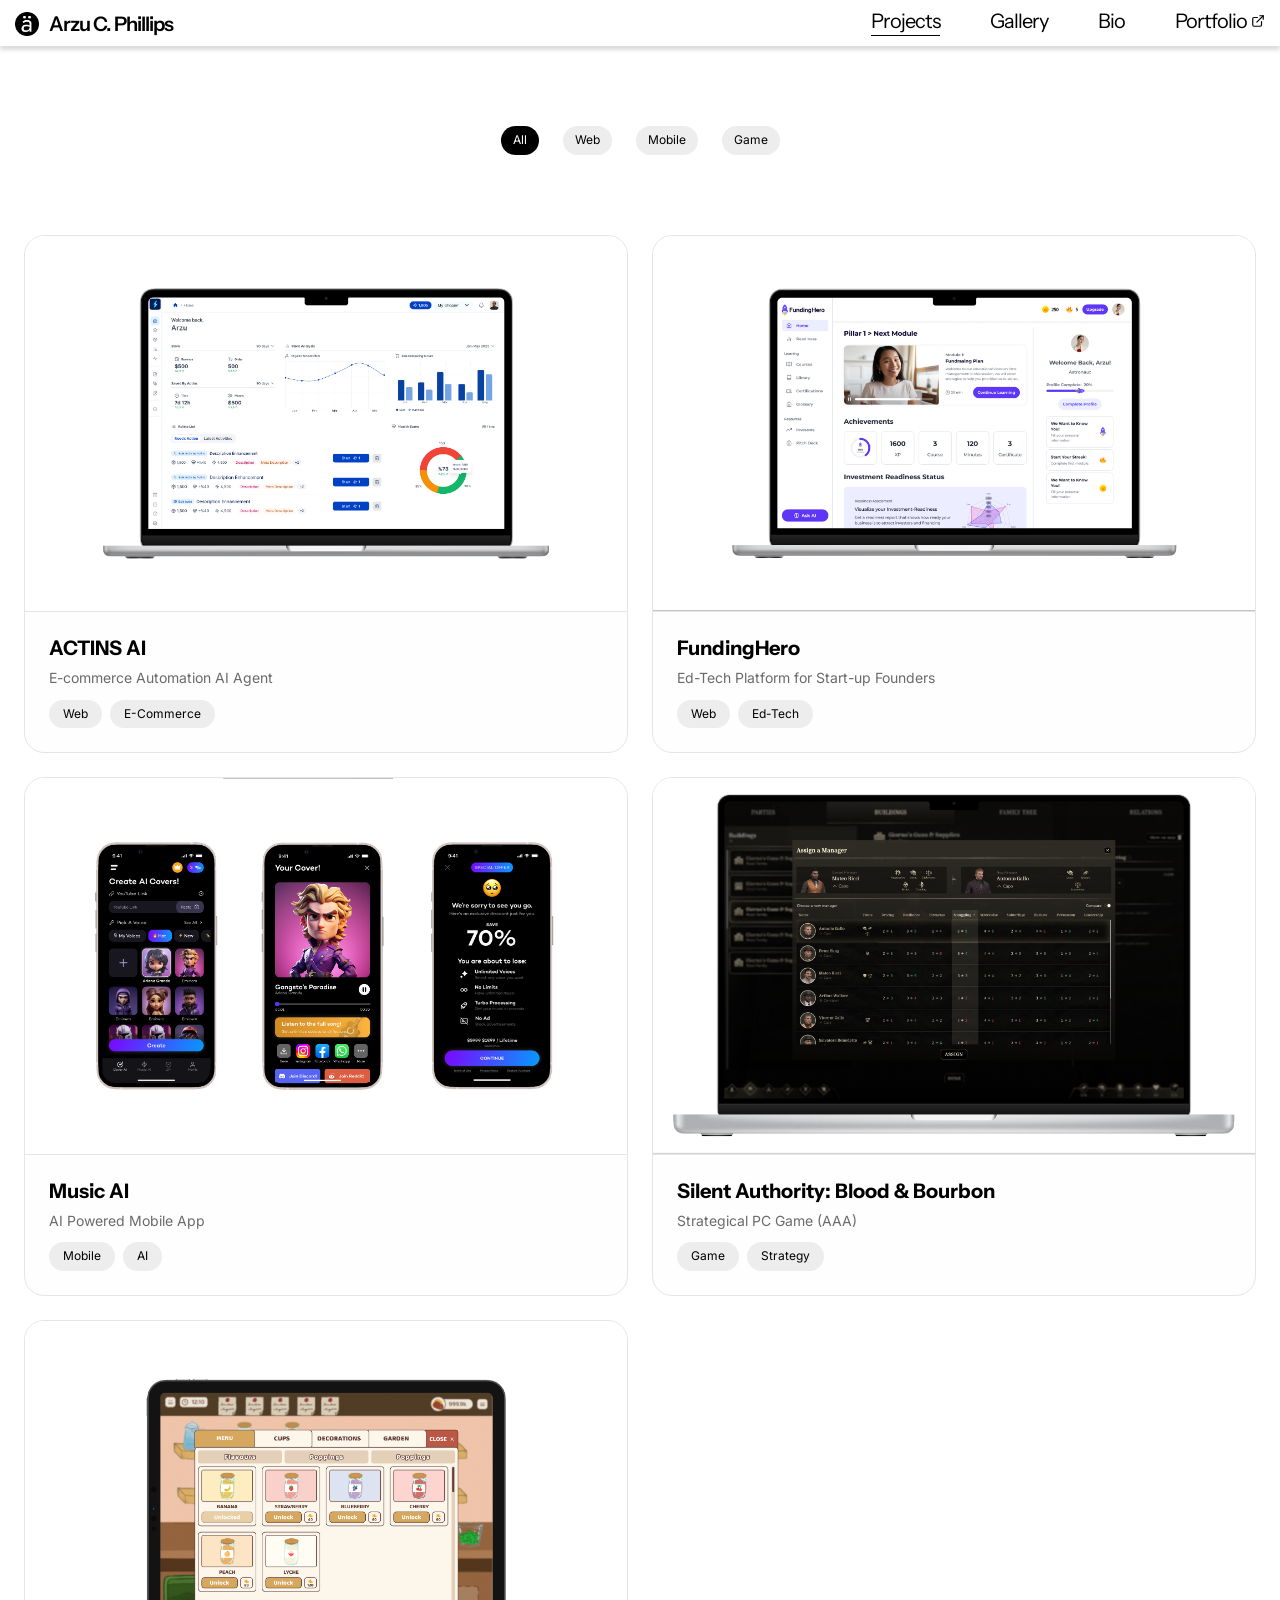
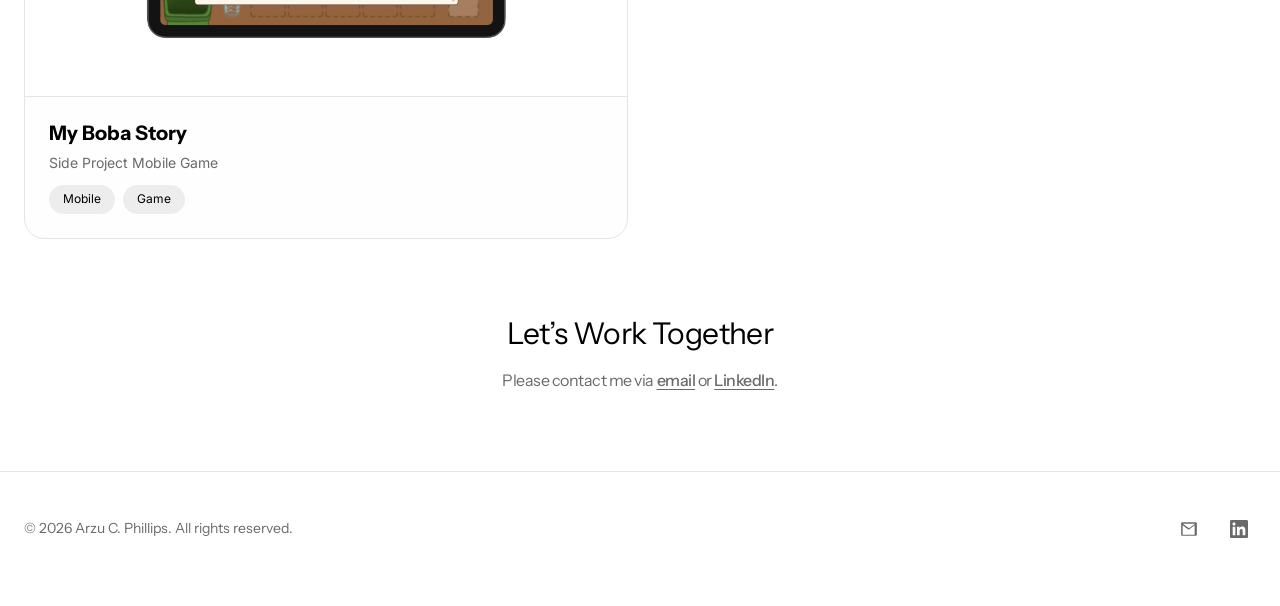
==== commit f8f0fadc: "Change display name to Arzu C. Phillips - Update name across all pages (titles, meta tags, logo, foo" ====
--- a/index.html
+++ b/index.html
@@ -3,14 +3,14 @@
 <head>
   <meta charset="UTF-8" />
   <meta name="viewport" content="width=device-width, initial-scale=1.0" />
-  <title>Arzu Ç. Phillips — Design</title>
-  <meta name="description" content="Product design portfolio of Arzu Ç. Phillips." />
+  <title>Arzu C. Phillips — Design</title>
+  <meta name="description" content="Product design portfolio of Arzu C. Phillips." />
   <link rel="icon" href="assets/logo.png" />
 
   <meta property="og:type" content="website" />
   <meta property="og:url" content="https://cetinkaya.design/" />
-  <meta property="og:title" content="Arzu Ç. Phillips — Product Designer" />
-  <meta property="og:description" content="Product design portfolio of Arzu Ç. Phillips — Product Designer &amp; Game UX/UI Designer." />
+  <meta property="og:title" content="Arzu C. Phillips — Product Designer" />
+  <meta property="og:description" content="Product design portfolio of Arzu C. Phillips — Product Designer &amp; Game UX/UI Designer." />
   <meta property="og:image" content="https://cetinkaya.design/assets/og-image.png" />
   <meta property="og:image:width" content="1200" />
   <meta property="og:image:height" content="630" />
@@ -19,8 +19,8 @@
   <meta property="og:image:height" content="1200" />
 
   <meta name="twitter:card" content="summary_large_image" />
-  <meta name="twitter:title" content="Arzu Ç. Phillips — Product Designer" />
-  <meta name="twitter:description" content="Product design portfolio of Arzu Ç. Phillips — Product Designer &amp; Game UX/UI Designer." />
+  <meta name="twitter:title" content="Arzu C. Phillips — Product Designer" />
+  <meta name="twitter:description" content="Product design portfolio of Arzu C. Phillips — Product Designer &amp; Game UX/UI Designer." />
   <meta name="twitter:image" content="https://cetinkaya.design/assets/og-image.png" />
 
   <link rel="stylesheet" href="styles.css?v=111" />
@@ -29,8 +29,8 @@
   <header class="site-header" id="site-header">
     <div class="site-header__logo-wrap">
       <button class="logo" type="button" onclick="window.location.href='index.html'">
-        <span class="logo__mark"><img src="assets/logo.png" alt="Arzu Ç. Phillips logo" /></span>
-        <span class="logo__text">Arzu Ç. Phillips</span>
+        <span class="logo__mark"><img src="assets/logo.png" alt="Arzu C. Phillips logo" /></span>
+        <span class="logo__text">Arzu C. Phillips</span>
       </button>
     </div>
 
@@ -150,7 +150,7 @@
     </main>
 
     <footer class="site-footer" id="site-footer">
-      <p>&copy; <span id="footer-year"></span> Arzu Ç. Phillips. All rights reserved.</p>
+      <p>&copy; <span id="footer-year"></span> Arzu C. Phillips. All rights reserved.</p>
       <div class="footer-links">
         <a href="mailto:arzu@cetinkaya.design" aria-label="Email">
           <svg viewBox="0 0 24 24" aria-hidden="true" focusable="false"><path d="M1.5 4.5A1.5 1.5 0 0 1 3 3h18a1.5 1.5 0 0 1 1.5 1.5v15a1.5 1.5 0 0 1-1.5 1.5H3A1.5 1.5 0 0 1 1.5 19.5v-15Zm2.3.5 8.2 6.15L20.2 5H3.8ZM19.5 7.14l-7.06 5.3a1.5 1.5 0 0 1-1.88 0L3.5 7.14V19.5h16V7.14Z"/></svg>
